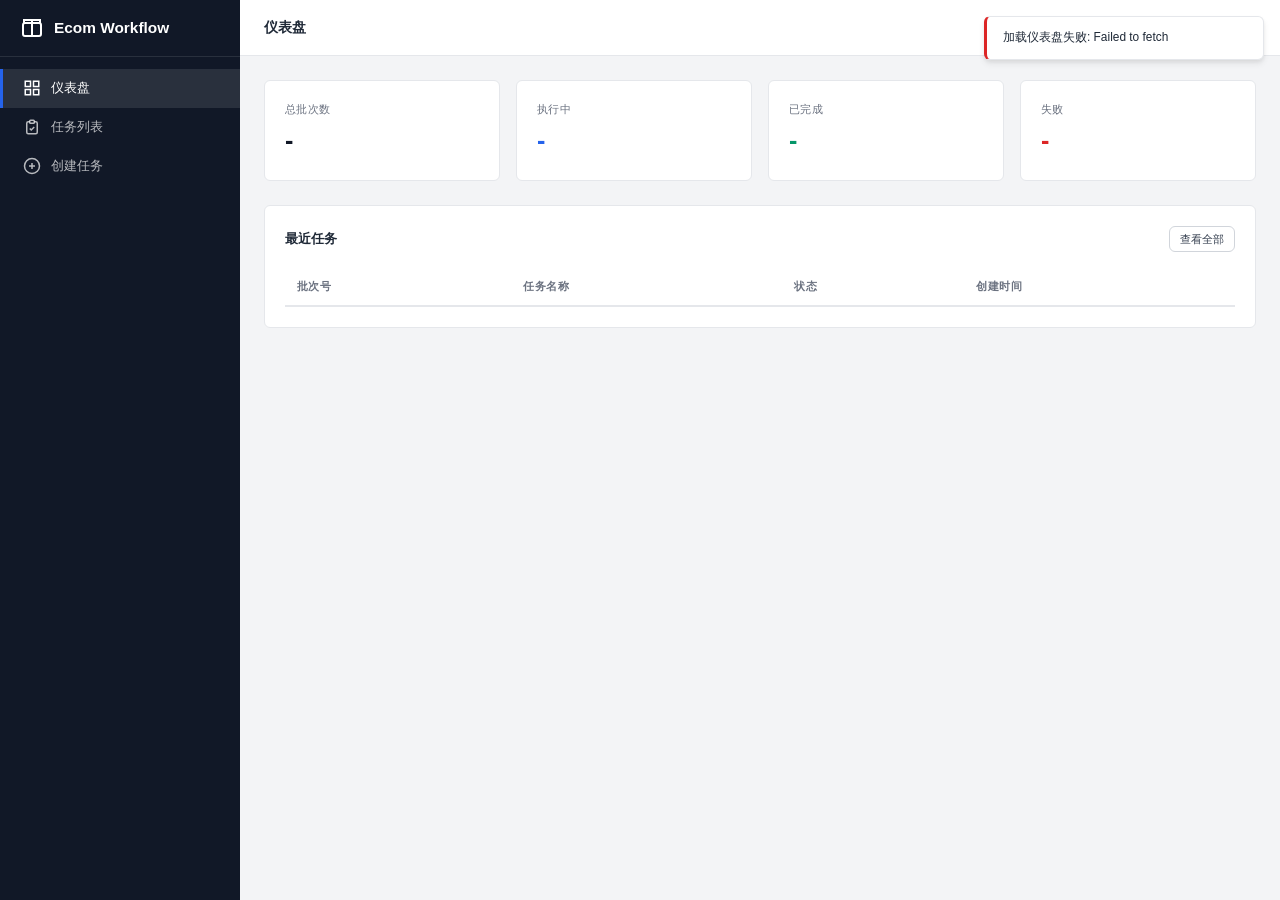
==== index.html @ 06a9fe72 "refactor: move frontend files to repo root for Pages compatibility" ====
<!DOCTYPE html>
<html lang="zh-CN">
<head>
  <meta charset="UTF-8">
  <meta name="viewport" content="width=device-width, initial-scale=1.0">
  <title>Ecom Workflow - 仪表盘</title>
  <link rel="stylesheet" href="assets/css/style.css">
</head>
<body>
  <div class="app-layout">
    <!-- Sidebar -->
    <aside class="sidebar">
      <div class="sidebar-brand">
        <svg viewBox="0 0 24 24" fill="none" stroke="currentColor" stroke-width="2">
          <path d="M4 7V4h16v3"/>
          <path d="M9 20h6"/>
          <path d="M12 4v16"/>
          <rect x="3" y="7" width="18" height="13" rx="2"/>
        </svg>
        <span>Ecom Workflow</span>
      </div>
      <nav class="sidebar-nav">
        <a href="index.html" class="active">
          <svg viewBox="0 0 24 24" fill="none" stroke="currentColor" stroke-width="2">
            <rect x="3" y="3" width="7" height="7"/>
            <rect x="14" y="3" width="7" height="7"/>
            <rect x="14" y="14" width="7" height="7"/>
            <rect x="3" y="14" width="7" height="7"/>
          </svg>
          <span>仪表盘</span>
        </a>
        <a href="jobs.html">
          <svg viewBox="0 0 24 24" fill="none" stroke="currentColor" stroke-width="2">
            <path d="M9 5H7a2 2 0 00-2 2v12a2 2 0 002 2h10a2 2 0 002-2V7a2 2 0 00-2-2h-2"/>
            <rect x="9" y="3" width="6" height="4" rx="1"/>
            <path d="M9 14l2 2 4-4"/>
          </svg>
          <span>任务列表</span>
        </a>
        <a href="create.html">
          <svg viewBox="0 0 24 24" fill="none" stroke="currentColor" stroke-width="2">
            <circle cx="12" cy="12" r="10"/>
            <path d="M12 8v8M8 12h8"/>
          </svg>
          <span>创建任务</span>
        </a>
      </nav>
    </aside>

    <!-- Main -->
    <div class="main-area">
      <header class="topbar">
        <h1 class="topbar-title">仪表盘</h1>
      </header>
      <main class="page-content">

        <!-- Stats -->
        <div class="stats-grid">
          <div class="stat-card">
            <span class="stat-label">总批次数</span>
            <span class="stat-value" id="stat-total">-</span>
          </div>
          <div class="stat-card">
            <span class="stat-label">执行中</span>
            <span class="stat-value" id="stat-running" style="color:var(--blue-600);">-</span>
          </div>
          <div class="stat-card">
            <span class="stat-label">已完成</span>
            <span class="stat-value" id="stat-completed" style="color:var(--green-600);">-</span>
          </div>
          <div class="stat-card">
            <span class="stat-label">失败</span>
            <span class="stat-value" id="stat-failed" style="color:var(--red-600);">-</span>
          </div>
        </div>

        <!-- Recent Tasks -->
        <div class="card">
          <div class="card-header">
            <span class="card-title">最近任务</span>
            <a href="jobs.html" class="btn btn-secondary btn-sm">查看全部</a>
          </div>
          <table class="data-table">
            <thead>
              <tr>
                <th>批次号</th>
                <th>任务名称</th>
                <th>状态</th>
                <th>创建时间</th>
              </tr>
            </thead>
            <tbody id="recent-tasks"></tbody>
          </table>
        </div>

      </main>
    </div>
  </div>

  <div id="toast-container" class="toast-container"></div>

  <script src="assets/js/api.js"></script>
  <script src="assets/js/dashboard.js"></script>
</body>
</html>
---- assets/css/style.css ----
/* Ecom Workflow System V1 - Main Stylesheet */

/* ─── Reset & Base ─────────────────────────────────────────────────────────── */
*, *::before, *::after {
  box-sizing: border-box;
  margin: 0;
  padding: 0;
}

:root {
  --primary: #2563eb;
  --primary-hover: #1d4ed8;
  --primary-light: #eff6ff;
  --gray-50: #f9fafb;
  --gray-100: #f3f4f6;
  --gray-200: #e5e7eb;
  --gray-300: #d1d5db;
  --gray-400: #9ca3af;
  --gray-500: #6b7280;
  --gray-600: #4b5563;
  --gray-700: #374151;
  --gray-800: #1f2937;
  --gray-900: #111827;
  --green-100: #d1fae5;
  --green-600: #059669;
  --green-700: #047857;
  --red-100: #fee2e2;
  --red-600: #dc2626;
  --red-700: #b91c1c;
  --yellow-100: #fef3c7;
  --yellow-600: #d97706;
  --blue-100: #dbeafe;
  --blue-600: #2563eb;
  --purple-100: #ede9fe;
  --purple-600: #7c3aed;
  --sidebar-width: 240px;
  --header-height: 56px;
  --radius: 6px;
  --shadow: 0 1px 3px rgba(0,0,0,0.1), 0 1px 2px rgba(0,0,0,0.06);
  --shadow-md: 0 4px 6px rgba(0,0,0,0.07), 0 2px 4px rgba(0,0,0,0.06);
  --font: -apple-system, BlinkMacSystemFont, 'Segoe UI', Roboto, sans-serif;
}

html { font-size: 14px; }
body {
  font-family: var(--font);
  background: var(--gray-100);
  color: var(--gray-800);
  line-height: 1.5;
  min-height: 100vh;
}

a { color: var(--primary); text-decoration: none; }
a:hover { text-decoration: underline; }

/* ─── Layout ──────────────────────────────────────────────────────────────── */
.app-layout {
  display: flex;
  min-height: 100vh;
}

.sidebar {
  width: var(--sidebar-width);
  background: var(--gray-900);
  color: #fff;
  position: fixed;
  top: 0;
  left: 0;
  height: 100vh;
  overflow-y: auto;
  z-index: 100;
}

.sidebar-brand {
  padding: 16px 20px;
  font-size: 1.1rem;
  font-weight: 700;
  border-bottom: 1px solid rgba(255,255,255,0.1);
  display: flex;
  align-items: center;
  gap: 10px;
}

.sidebar-brand svg {
  width: 24px;
  height: 24px;
}

.sidebar-nav {
  padding: 12px 0;
}

.sidebar-nav a {
  display: flex;
  align-items: center;
  gap: 10px;
  padding: 10px 20px;
  color: rgba(255,255,255,0.7);
  font-size: 0.9rem;
  text-decoration: none;
  transition: all 0.15s;
  border-left: 3px solid transparent;
}

.sidebar-nav a:hover {
  background: rgba(255,255,255,0.08);
  color: #fff;
  text-decoration: none;
}

.sidebar-nav a.active {
  background: rgba(255,255,255,0.1);
  color: #fff;
  border-left-color: var(--primary);
}

.sidebar-nav a svg {
  width: 18px;
  height: 18px;
  flex-shrink: 0;
}

.main-area {
  margin-left: var(--sidebar-width);
  flex: 1;
  min-height: 100vh;
}

.topbar {
  height: var(--header-height);
  background: #fff;
  border-bottom: 1px solid var(--gray-200);
  display: flex;
  align-items: center;
  padding: 0 24px;
  position: sticky;
  top: 0;
  z-index: 50;
}

.topbar-title {
  font-size: 1rem;
  font-weight: 600;
  color: var(--gray-800);
}

.page-content {
  padding: 24px;
  max-width: 1280px;
}

/* ─── Cards ────────────────────────────────────────────────────────────────── */
.card {
  background: #fff;
  border: 1px solid var(--gray-200);
  border-radius: var(--radius);
  padding: 20px;
  margin-bottom: 16px;
}

.card-header {
  display: flex;
  align-items: center;
  justify-content: space-between;
  margin-bottom: 16px;
}

.card-title {
  font-size: 0.95rem;
  font-weight: 600;
  color: var(--gray-800);
}

/* ─── Stats Grid ──────────────────────────────────────────────────────────── */
.stats-grid {
  display: grid;
  grid-template-columns: repeat(auto-fit, minmax(180px, 1fr));
  gap: 16px;
  margin-bottom: 24px;
}

.stat-card {
  background: #fff;
  border: 1px solid var(--gray-200);
  border-radius: var(--radius);
  padding: 20px;
  display: flex;
  flex-direction: column;
  gap: 4px;
}

.stat-label {
  font-size: 0.8rem;
  color: var(--gray-500);
  text-transform: uppercase;
  letter-spacing: 0.04em;
}

.stat-value {
  font-size: 1.8rem;
  font-weight: 700;
  color: var(--gray-900);
}

/* ─── Tables ───────────────────────────────────────────────────────────────── */
.data-table {
  width: 100%;
  border-collapse: collapse;
}

.data-table th {
  text-align: left;
  padding: 10px 12px;
  font-size: 0.8rem;
  font-weight: 600;
  color: var(--gray-500);
  text-transform: uppercase;
  letter-spacing: 0.04em;
  border-bottom: 2px solid var(--gray-200);
}

.data-table td {
  padding: 12px;
  border-bottom: 1px solid var(--gray-100);
  font-size: 0.9rem;
}

.data-table tr:hover td {
  background: var(--gray-50);
}

.data-table tbody tr {
  cursor: pointer;
}

/* ─── Status Badges ────────────────────────────────────────────────────────── */
.badge {
  display: inline-flex;
  align-items: center;
  padding: 2px 10px;
  border-radius: 999px;
  font-size: 0.8rem;
  font-weight: 500;
}

.badge-pending {
  background: var(--yellow-100);
  color: var(--yellow-600);
}

.badge-running {
  background: var(--blue-100);
  color: var(--blue-600);
}

.badge-completed {
  background: var(--green-100);
  color: var(--green-700);
}

.badge-failed {
  background: var(--red-100);
  color: var(--red-700);
}

.badge-cancelled {
  background: var(--gray-200);
  color: var(--gray-500);
}

.badge-planning,
.badge-main_image,
.badge-detail_image,
.badge-sku_image,
.badge-exporting,
.badge-uploading {
  background: var(--blue-100);
  color: var(--blue-600);
}

/* ─── Forms ────────────────────────────────────────────────────────────────── */
.form-group {
  margin-bottom: 16px;
}

.form-label {
  display: block;
  font-size: 0.85rem;
  font-weight: 500;
  color: var(--gray-700);
  margin-bottom: 4px;
}

.form-input,
.form-select,
.form-textarea {
  width: 100%;
  padding: 8px 12px;
  border: 1px solid var(--gray-300);
  border-radius: var(--radius);
  font-size: 0.9rem;
  font-family: var(--font);
  color: var(--gray-800);
  background: #fff;
  transition: border-color 0.15s;
}

.form-input:focus,
.form-select:focus,
.form-textarea:focus {
  outline: none;
  border-color: var(--primary);
  box-shadow: 0 0 0 3px rgba(37, 99, 235, 0.1);
}

.form-textarea {
  min-height: 80px;
  resize: vertical;
}

.form-row {
  display: grid;
  grid-template-columns: 1fr 1fr;
  gap: 16px;
}

.form-row-3 {
  display: grid;
  grid-template-columns: 1fr 1fr 1fr;
  gap: 16px;
}

.form-row-4 {
  display: grid;
  grid-template-columns: 1fr 1fr 1fr 1fr;
  gap: 16px;
}

/* ─── Buttons ──────────────────────────────────────────────────────────────── */
.btn {
  display: inline-flex;
  align-items: center;
  gap: 6px;
  padding: 8px 16px;
  border: 1px solid transparent;
  border-radius: var(--radius);
  font-size: 0.85rem;
  font-weight: 500;
  font-family: var(--font);
  cursor: pointer;
  transition: all 0.15s;
}

.btn-primary {
  background: var(--primary);
  color: #fff;
  border-color: var(--primary);
}

.btn-primary:hover {
  background: var(--primary-hover);
}

.btn-secondary {
  background: #fff;
  color: var(--gray-700);
  border-color: var(--gray-300);
}

.btn-secondary:hover {
  background: var(--gray-50);
}

.btn-danger {
  background: var(--red-600);
  color: #fff;
}

.btn-danger:hover {
  background: var(--red-700);
}

.btn-sm {
  padding: 4px 10px;
  font-size: 0.8rem;
}

.btn:disabled {
  opacity: 0.5;
  cursor: not-allowed;
}

/* ─── Toolbar ──────────────────────────────────────────────────────────────── */
.toolbar {
  display: flex;
  align-items: center;
  gap: 12px;
  margin-bottom: 16px;
  flex-wrap: wrap;
}

.toolbar .form-input,
.toolbar .form-select {
  width: auto;
  min-width: 200px;
}

.ml-auto {
  margin-left: auto;
}

/* ─── Upload Zone ──────────────────────────────────────────────────────────── */
.upload-zone {
  border: 2px dashed var(--gray-300);
  border-radius: var(--radius);
  padding: 32px;
  text-align: center;
  color: var(--gray-400);
  cursor: pointer;
  transition: all 0.15s;
}

.upload-zone:hover,
.upload-zone.dragover {
  border-color: var(--primary);
  background: var(--primary-light);
  color: var(--primary);
}

.upload-zone svg {
  width: 40px;
  height: 40px;
  margin-bottom: 8px;
}

.upload-preview {
  display: grid;
  grid-template-columns: repeat(auto-fill, minmax(120px, 1fr));
  gap: 12px;
  margin-top: 12px;
}

.upload-item {
  position: relative;
  border: 1px solid var(--gray-200);
  border-radius: var(--radius);
  overflow: hidden;
}

.upload-item img {
  width: 100%;
  height: 120px;
  object-fit: cover;
  display: block;
}

.upload-item .remove-btn {
  position: absolute;
  top: 4px;
  right: 4px;
  background: rgba(0,0,0,0.6);
  color: #fff;
  border: none;
  border-radius: 50%;
  width: 24px;
  height: 24px;
  cursor: pointer;
  display: flex;
  align-items: center;
  justify-content: center;
  font-size: 14px;
}

.upload-item .remove-btn:hover {
  background: rgba(220, 38, 38, 0.8);
}

/* ─── Variant/Spec Config ──────────────────────────────────────────────────── */
.config-row {
  display: flex;
  gap: 8px;
  align-items: center;
  margin-bottom: 8px;
}

.config-row .form-input {
  flex: 1;
}

.config-row .btn {
  flex-shrink: 0;
}

.sku-result {
  display: flex;
  flex-wrap: wrap;
  gap: 8px;
  margin-top: 8px;
}

.sku-tag {
  display: inline-flex;
  align-items: center;
  gap: 4px;
  padding: 4px 10px;
  background: var(--primary-light);
  color: var(--primary);
  border-radius: 999px;
  font-size: 0.8rem;
}

/* ─── Detail Page ──────────────────────────────────────────────────────────── */
.detail-section {
  margin-bottom: 24px;
}

.detail-section-title {
  font-size: 0.95rem;
  font-weight: 600;
  color: var(--gray-800);
  margin-bottom: 12px;
  padding-bottom: 8px;
  border-bottom: 1px solid var(--gray-200);
}

.detail-grid {
  display: grid;
  grid-template-columns: 1fr 1fr;
  gap: 8px 24px;
}

.detail-field {
  display: flex;
  flex-direction: column;
  gap: 2px;
}

.detail-field-label {
  font-size: 0.8rem;
  color: var(--gray-500);
  text-transform: uppercase;
  letter-spacing: 0.04em;
}

.detail-field-value {
  font-size: 0.9rem;
  color: var(--gray-800);
  word-break: break-all;
}

.image-grid {
  display: grid;
  grid-template-columns: repeat(auto-fill, minmax(160px, 1fr));
  gap: 12px;
}

.image-grid-item {
  border: 1px solid var(--gray-200);
  border-radius: var(--radius);
  overflow: hidden;
}

.image-grid-item img {
  width: 100%;
  height: 160px;
  object-fit: cover;
  display: block;
}

.image-grid-item .image-label {
  padding: 6px 8px;
  font-size: 0.75rem;
  color: var(--gray-500);
  text-align: center;
  background: var(--gray-50);
}

/* ─── Loading ──────────────────────────────────────────────────────────────── */
.loading {
  display: flex;
  align-items: center;
  justify-content: center;
  padding: 40px;
  color: var(--gray-400);
}

.spinner {
  width: 20px;
  height: 20px;
  border: 2px solid var(--gray-200);
  border-top-color: var(--primary);
  border-radius: 50%;
  animation: spin 0.6s linear infinite;
}

@keyframes spin {
  to { transform: rotate(360deg); }
}

/* ─── Pagination ───────────────────────────────────────────────────────────── */
.pagination {
  display: flex;
  align-items: center;
  gap: 8px;
  justify-content: center;
  padding: 16px 0;
}

.pagination .btn {
  min-width: 36px;
  justify-content: center;
}

.pagination-info {
  font-size: 0.8rem;
  color: var(--gray-500);
  padding: 0 8px;
}

/* ─── Modal ────────────────────────────────────────────────────────────────── */
.modal-overlay {
  display: none;
  position: fixed;
  top: 0;
  left: 0;
  width: 100%;
  height: 100%;
  background: rgba(0,0,0,0.4);
  z-index: 200;
  align-items: center;
  justify-content: center;
}

.modal-overlay.active {
  display: flex;
}

.modal {
  background: #fff;
  border-radius: 8px;
  padding: 24px;
  min-width: 400px;
  max-width: 600px;
  max-height: 80vh;
  overflow-y: auto;
  box-shadow: var(--shadow-md);
}

.modal-header {
  display: flex;
  align-items: center;
  justify-content: space-between;
  margin-bottom: 16px;
}

.modal-title {
  font-size: 1rem;
  font-weight: 600;
}

.modal-close {
  background: none;
  border: none;
  font-size: 1.2rem;
  cursor: pointer;
  color: var(--gray-400);
}

.modal-close:hover {
  color: var(--gray-600);
}

.modal-footer {
  display: flex;
  justify-content: flex-end;
  gap: 8px;
  margin-top: 16px;
}

/* ─── Empty State ──────────────────────────────────────────────────────────── */
.empty-state {
  text-align: center;
  padding: 48px 24px;
  color: var(--gray-400);
}

.empty-state svg {
  width: 48px;
  height: 48px;
  margin-bottom: 12px;
}

.empty-state p {
  font-size: 0.9rem;
}

/* ─── Toast ────────────────────────────────────────────────────────────────── */
.toast-container {
  position: fixed;
  top: 16px;
  right: 16px;
  z-index: 300;
  display: flex;
  flex-direction: column;
  gap: 8px;
}

.toast {
  background: #fff;
  border: 1px solid var(--gray-200);
  border-radius: var(--radius);
  padding: 12px 16px;
  box-shadow: var(--shadow-md);
  font-size: 0.85rem;
  animation: slideIn 0.2s ease;
  min-width: 280px;
  display: flex;
  align-items: center;
  gap: 8px;
}

.toast-success { border-left: 3px solid var(--green-600); }
.toast-error { border-left: 3px solid var(--red-600); }

@keyframes slideIn {
  from { transform: translateX(100%); opacity: 0; }
  to { transform: translateX(0); opacity: 1; }
}

/* ─── Progress Bar ─────────────────────────────────────────────────────────── */
.progress-bar {
  width: 100%;
  height: 6px;
  background: var(--gray-200);
  border-radius: 999px;
  overflow: hidden;
}

.progress-fill {
  height: 100%;
  background: var(--primary);
  border-radius: 999px;
  transition: width 0.3s;
}

/* ─── Job Timeline ─────────────────────────────────────────────────────────── */
.timeline {
  position: relative;
  padding-left: 20px;
}

.timeline::before {
  content: '';
  position: absolute;
  left: 6px;
  top: 4px;
  bottom: 4px;
  width: 2px;
  background: var(--gray-200);
}

.timeline-item {
  position: relative;
  padding-bottom: 16px;
}

.timeline-item:last-child {
  padding-bottom: 0;
}

.timeline-item::before {
  content: '';
  position: absolute;
  left: -17px;
  top: 4px;
  width: 10px;
  height: 10px;
  border-radius: 50%;
  background: var(--gray-300);
}

.timeline-item.active::before {
  background: var(--primary);
}

.timeline-item.completed::before {
  background: var(--green-600);
}

/* ─── Responsive ───────────────────────────────────────────────────────────── */
@media (max-width: 768px) {
  .sidebar {
    width: 56px;
  }

  .sidebar-brand span {
    display: none;
  }

  .sidebar-nav a span {
    display: none;
  }

  .main-area {
    margin-left: 56px;
  }

  .form-row,
  .form-row-3,
  .form-row-4 {
    grid-template-columns: 1fr;
  }

  .detail-grid {
    grid-template-columns: 1fr;
  }

  .stats-grid {
    grid-template-columns: repeat(2, 1fr);
  }

  .toolbar {
    flex-direction: column;
    align-items: stretch;
  }

  .toolbar .form-input,
  .toolbar .form-select {
    width: 100%;
    min-width: 0;
  }

  .ml-auto {
    margin-left: 0;
  }

  .modal {
    min-width: 0;
    width: 90%;
  }
}
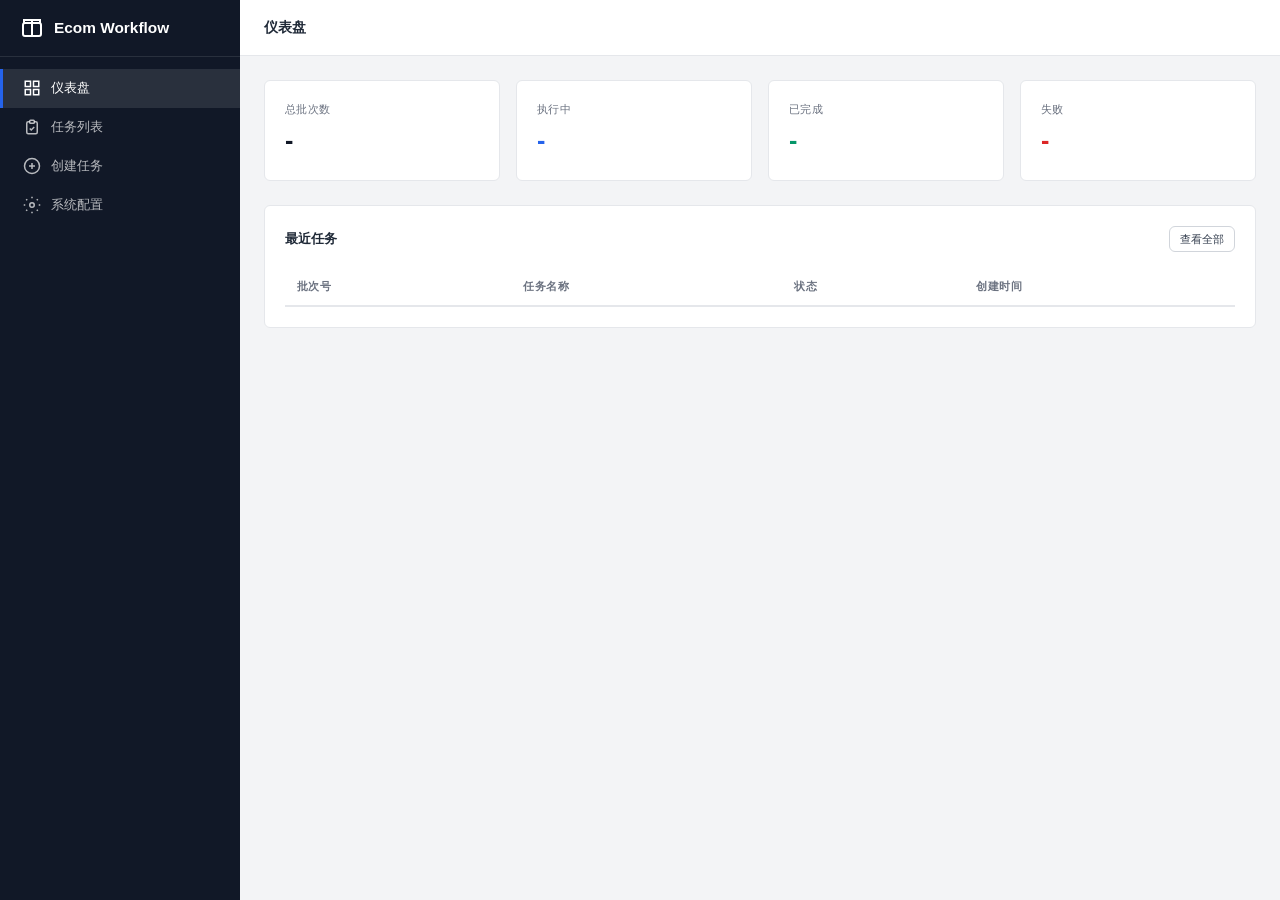
==== commit 44389d7b: "feat: config management, workflow orchestration, SSE events, title workflow" ====
--- a/index.html
+++ b/index.html
@@ -43,6 +43,13 @@
             <path d="M12 8v8M8 12h8"/>
           </svg>
           <span>创建任务</span>
+        </a>
+        <a href="config.html">
+          <svg viewBox="0 0 24 24" fill="none" stroke="currentColor" stroke-width="2">
+            <circle cx="12" cy="12" r="3"/>
+            <path d="M12 1v2M12 21v2M4.22 4.22l1.42 1.42M18.36 18.36l1.42 1.42M1 12h2M21 12h2M4.22 19.78l1.42-1.42M18.36 5.64l1.42-1.42"/>
+          </svg>
+          <span>系统配置</span>
         </a>
       </nav>
     </aside>
